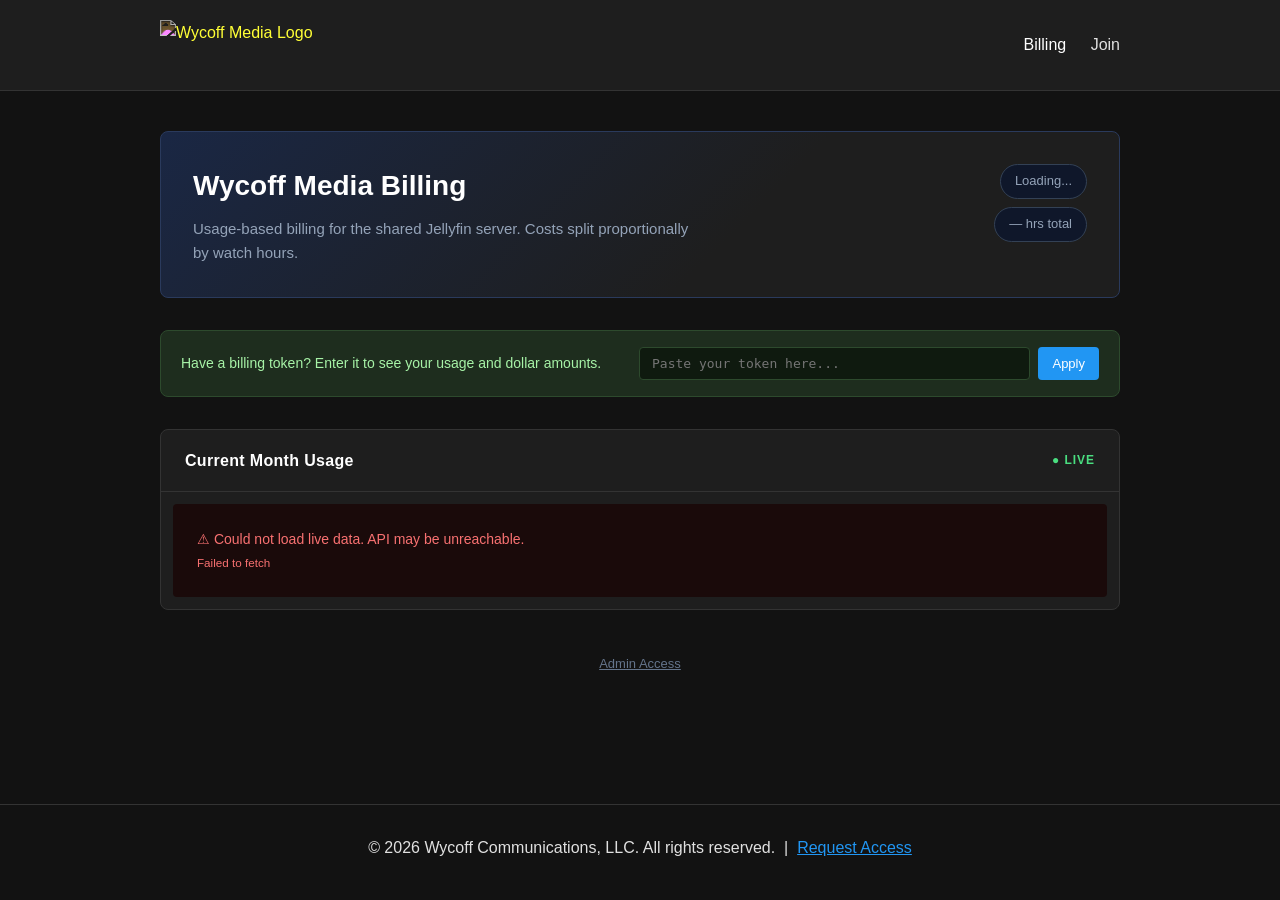
==== index.html @ e0bd0a43 "Initial commit" ====
<!DOCTYPE html>
<html lang="en">
<head>
    <meta charset="UTF-8">
    <meta http-equiv="refresh" content="0;url=billing.html">
    <title>Wycoff Media</title>
</head>
<body>
    <p>Redirecting to <a href="billing.html">Wycoff Media Billing</a>...</p>
</body>
</html>
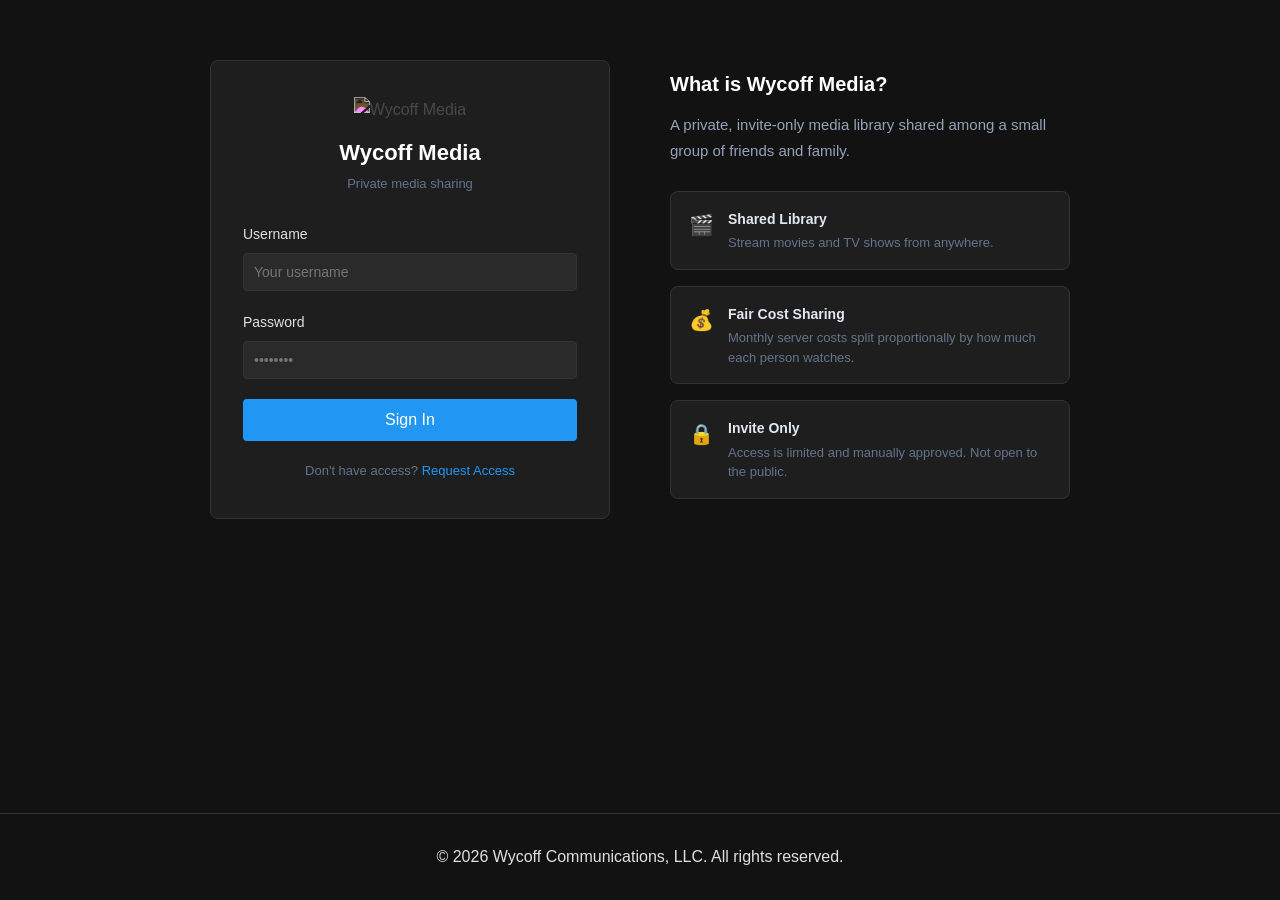
==== commit c219ad77: "Add login page, localStorage auth, remove token-paste" ====
--- a/index.html
+++ b/index.html
@@ -1,11 +1,86 @@
 <!DOCTYPE html>
 <html lang="en">
+
 <head>
     <meta charset="UTF-8">
-    <meta http-equiv="refresh" content="0;url=billing.html">
+    <meta name="viewport" content="width=device-width, initial-scale=1.0">
     <title>Wycoff Media</title>
+    <meta name="description" content="Private media sharing for friends and family.">
+    <link rel="stylesheet" href="style.css">
+    <link rel="stylesheet" href="login.css">
 </head>
-<body>
-    <p>Redirecting to <a href="billing.html">Wycoff Media Billing</a>...</p>
+
+<body class="login-body">
+
+    <div class="login-page">
+
+        <!-- ── Login card ─────────────────────────────────────────────── -->
+        <div class="login-card">
+            <div class="login-header">
+                <img src="logov2.png" alt="Wycoff Media" class="login-logo">
+                <h1>Wycoff Media</h1>
+                <p class="login-tagline">Private media sharing</p>
+            </div>
+
+            <form id="login-form" novalidate>
+                <div class="form-group">
+                    <label for="login-username">Username</label>
+                    <input type="text" id="login-username" autocomplete="username"
+                           placeholder="Your username" spellcheck="false">
+                </div>
+                <div class="form-group">
+                    <label for="login-password">Password</label>
+                    <input type="password" id="login-password" autocomplete="current-password"
+                           placeholder="••••••••">
+                </div>
+                <button type="submit" class="btn" id="login-btn">Sign In</button>
+                <div id="login-error" class="login-error" style="display:none;"></div>
+            </form>
+
+            <p class="login-footer-link">
+                Don't have access? <a href="signup.html">Request Access</a>
+            </p>
+        </div>
+
+        <!-- ── Info panel ─────────────────────────────────────────────── -->
+        <div class="login-info">
+            <h2>What is Wycoff Media?</h2>
+            <p>A private, invite-only media library shared among a small group of friends and family.</p>
+
+            <div class="info-features">
+                <div class="info-feature">
+                    <span class="feature-icon">🎬</span>
+                    <div>
+                        <strong>Shared Library</strong>
+                        <p>Stream movies and TV shows from anywhere.</p>
+                    </div>
+                </div>
+                <div class="info-feature">
+                    <span class="feature-icon">💰</span>
+                    <div>
+                        <strong>Fair Cost Sharing</strong>
+                        <p>Monthly server costs split proportionally by how much each person watches.</p>
+                    </div>
+                </div>
+                <div class="info-feature">
+                    <span class="feature-icon">🔒</span>
+                    <div>
+                        <strong>Invite Only</strong>
+                        <p>Access is limited and manually approved. Not open to the public.</p>
+                    </div>
+                </div>
+            </div>
+        </div>
+
+    </div>
+
+    <footer class="footer login-footer">
+        <div class="container text-center">
+            <p>&copy; 2026 Wycoff Communications, LLC. All rights reserved.</p>
+        </div>
+    </footer>
+
+    <script src="login.js"></script>
 </body>
+
 </html>
--- a/style.css
+++ b/style.css
@@ -0,0 +1,132 @@
+/* Minimalist, functional dark mode design */
+:root {
+    --bg-color: #121212;
+    --text-color: #e0e0e0;
+    --border-color: #333333;
+    --accent-color: #2196F3;
+    --accent-hover: #1976D2;
+    --card-bg: #1e1e1e;
+    --input-bg: #2a2a2a;
+    --success: #4CAF50;
+    --error: #F44336;
+}
+
+* {
+    box-sizing: border-box;
+    margin: 0;
+    padding: 0;
+}
+
+body {
+    font-family: -apple-system, BlinkMacSystemFont, "Segoe UI", Roboto, Helvetica, Arial, sans-serif;
+    background-color: var(--bg-color);
+    color: var(--text-color);
+    line-height: 1.6;
+}
+
+.container {
+    max-width: 1000px;
+    margin: 0 auto;
+    padding: 0 20px;
+}
+
+/* Header */
+.navbar {
+    background-color: var(--card-bg);
+    border-bottom: 1px solid var(--border-color);
+    padding: 20px 0;
+}
+
+.nav-content {
+    display: flex;
+    justify-content: space-between;
+    align-items: center;
+}
+
+.logo {
+    display: flex;
+    align-items: center;
+    text-decoration: none;
+}
+
+.nav-logo {
+    height: 50px;
+    max-width: 200px;
+    width: auto;
+    object-fit: contain;
+    filter: invert(1) brightness(1.5);
+    mix-blend-mode: screen;
+}
+
+.nav-links a {
+    color: var(--text-color);
+    text-decoration: none;
+    margin-left: 20px;
+}
+.nav-links a:hover, .nav-links a.active {
+    color: #ffffff;
+}
+
+/* Form */
+.form-group {
+    margin-bottom: 20px;
+}
+
+.form-group label {
+    display: block;
+    margin-bottom: 8px;
+    font-size: 14px;
+}
+
+.form-group input,
+.form-group select,
+.form-group textarea {
+    width: 100%;
+    padding: 10px;
+    background-color: var(--input-bg);
+    border: 1px solid var(--border-color);
+    color: #ffffff;
+    font-family: inherit;
+    font-size: 14px;
+    border-radius: 4px;
+}
+
+.form-group input:focus,
+.form-group select:focus,
+.form-group textarea:focus {
+    outline: none;
+    border-color: var(--accent-color);
+}
+
+.btn {
+    background-color: var(--accent-color);
+    color: #ffffff;
+    border: none;
+    padding: 12px 20px;
+    font-size: 16px;
+    cursor: pointer;
+    width: 100%;
+    border-radius: 4px;
+}
+
+.btn:hover {
+    background-color: var(--accent-hover);
+}
+
+.form-status {
+    margin-top: 15px;
+    font-size: 14px;
+    text-align: center;
+}
+.success { color: var(--success); }
+.error { color: var(--error); }
+
+/* Footer */
+.footer {
+    border-top: 1px solid var(--border-color);
+    padding: 30px 0;
+    margin-top: 40px;
+}
+.text-center {
+    text-align: center;
+}
--- a/login.css
+++ b/login.css
@@ -0,0 +1,153 @@
+/* login.css — Login / landing page styles */
+
+.login-body {
+    min-height: 100vh;
+    display: flex;
+    flex-direction: column;
+}
+
+.login-page {
+    flex: 1;
+    display: grid;
+    grid-template-columns: 400px 1fr;
+    gap: 0;
+    max-width: 900px;
+    margin: 60px auto;
+    padding: 0 20px;
+    align-items: start;
+    gap: 60px;
+}
+
+/* ── Login card ──────────────────────────────────────────────────────────── */
+.login-card {
+    background: var(--card-bg);
+    border: 1px solid var(--border-color);
+    border-radius: 8px;
+    padding: 36px 32px;
+}
+
+.login-header {
+    text-align: center;
+    margin-bottom: 28px;
+}
+
+.login-logo {
+    height: 48px;
+    width: auto;
+    object-fit: contain;
+    filter: invert(1) brightness(1.5);
+    mix-blend-mode: screen;
+    margin-bottom: 12px;
+}
+
+.login-header h1 {
+    font-size: 22px;
+    font-weight: 600;
+    color: #fff;
+    margin-bottom: 4px;
+}
+
+.login-tagline {
+    color: #64748b;
+    font-size: 13px;
+}
+
+.login-error {
+    margin-top: 12px;
+    padding: 10px 14px;
+    background: #4c0519;
+    color: #fca5a5;
+    border: 1px solid #7f1d1d;
+    border-radius: 4px;
+    font-size: 13px;
+    text-align: center;
+}
+
+.login-footer-link {
+    text-align: center;
+    margin-top: 20px;
+    font-size: 13px;
+    color: #64748b;
+}
+
+.login-footer-link a {
+    color: var(--accent-color);
+    text-decoration: none;
+}
+
+.login-footer-link a:hover {
+    text-decoration: underline;
+}
+
+/* ── Info panel ──────────────────────────────────────────────────────────── */
+.login-info {
+    padding-top: 8px;
+}
+
+.login-info h2 {
+    font-size: 20px;
+    font-weight: 600;
+    color: #fff;
+    margin-bottom: 12px;
+}
+
+.login-info > p {
+    color: #94a3b8;
+    font-size: 15px;
+    line-height: 1.7;
+    margin-bottom: 28px;
+}
+
+.info-features {
+    display: flex;
+    flex-direction: column;
+    gap: 16px;
+}
+
+.info-feature {
+    display: flex;
+    align-items: flex-start;
+    gap: 14px;
+    background: var(--card-bg);
+    border: 1px solid var(--border-color);
+    border-radius: 8px;
+    padding: 16px 18px;
+}
+
+.feature-icon {
+    font-size: 20px;
+    flex-shrink: 0;
+    margin-top: 1px;
+}
+
+.info-feature strong {
+    display: block;
+    color: #e2e8f0;
+    font-size: 14px;
+    margin-bottom: 3px;
+}
+
+.info-feature p {
+    color: #64748b;
+    font-size: 13px;
+    line-height: 1.5;
+    margin: 0;
+}
+
+/* ── Footer ──────────────────────────────────────────────────────────────── */
+.login-footer {
+    margin-top: 0;
+}
+
+/* ── Responsive ──────────────────────────────────────────────────────────── */
+@media (max-width: 700px) {
+    .login-page {
+        grid-template-columns: 1fr;
+        gap: 32px;
+        margin: 32px auto;
+    }
+
+    .login-card {
+        padding: 28px 20px;
+    }
+}
